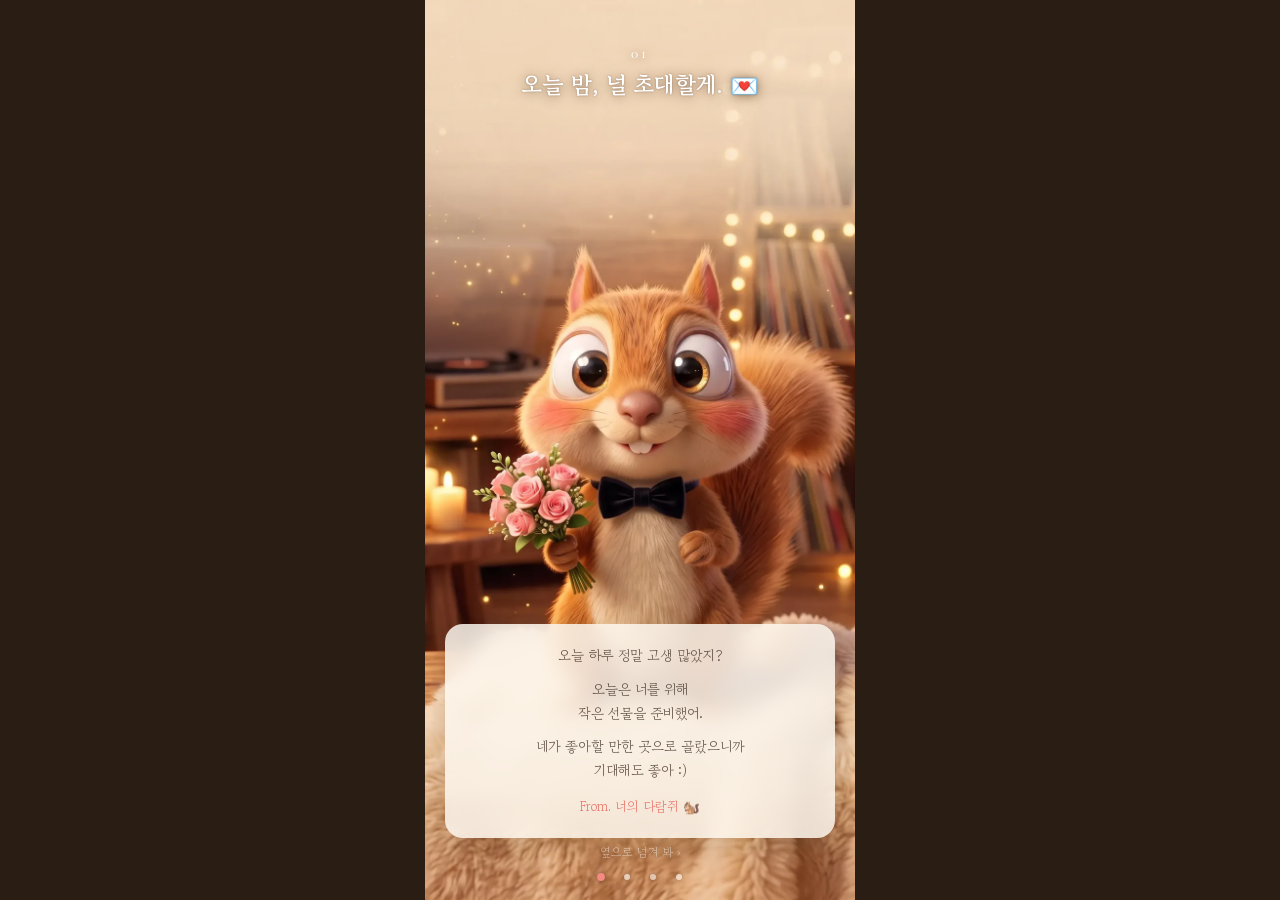
==== proposal/index.html @ ca8acdff "Add hidden proposal invitation behind password-gated footer heart Co-Authored-By: Claude Opus 5.5 (1" ====
<!DOCTYPE html>
<html lang="ko">
<head>
  <meta charset="utf-8">
  <meta name="viewport" content="width=device-width, initial-scale=1, viewport-fit=cover">
  <meta name="robots" content="noindex, nofollow">
  <meta name="format-detection" content="telephone=no">
  <title>오늘 밤, 널 초대할게</title>
  <link rel="preconnect" href="https://fonts.googleapis.com">
  <link rel="preconnect" href="https://fonts.gstatic.com" crossorigin>
  <link href="https://fonts.googleapis.com/css2?family=Cormorant+Garamond:wght@300;400&family=Gowun+Batang:wght@400;700&display=swap" rel="stylesheet">
  <link rel="preload" as="image" href="assets/card-01_welcome.webp">
  <link rel="stylesheet" href="style.css">
</head>
<body>
  <main class="deck" id="deck" aria-roledescription="carousel">

    <section class="card" style="--bg:url('assets/card-01_welcome.webp')" aria-label="1 / 4">
      <header class="card-head">
        <p class="eyebrow">01</p>
        <h1 class="title">오늘 밤, 널 초대할게. 💌</h1>
      </header>
      <div class="panel">
        <p>오늘 하루 정말 고생 많았지?</p>
        <p>오늘은 너를 위해<br>작은 선물을 준비했어.</p>
        <p>네가 좋아할 만한 곳으로 골랐으니까<br>기대해도 좋아 :)</p>
        <p class="from">From. 너의 다람쥐 🐿️</p>
      </div>
      <p class="swipe-hint" aria-hidden="true">옆으로 넘겨 봐 ›</p>
      <p class="open-pill" aria-hidden="true">편지 다시 보기 ✉️</p>
    </section>

    <section class="card" style="--bg:url('assets/card-02_listening_room.webp')" aria-label="2 / 4">
      <header class="card-head">
        <p class="eyebrow">02</p>
        <h2 class="title">우리, 여기 기억나? 🎵</h2>
      </header>
      <div class="panel">
        <p>우리 처음 만난 지 얼마 안 됐을 때<br>같이 갔었던 곳 기억나?</p>
        <p>음악도 좋고, 분위기도 참 좋았던 곳.</p>
        <p>오늘은 거기서 다시 만나자.</p>
        <p class="detail">10월 14일 수요일 · 오후 8시<br>서울 강동구 풍성로38길 13, B1층</p>
        <a class="map-link" href="https://map.kakao.com/link/search/서울 강동구 풍성로38길 13" target="_blank" rel="noopener">카카오맵으로 보기</a>
      </div>
      <p class="open-pill" aria-hidden="true">편지 다시 보기 ✉️</p>
    </section>

    <section class="card" style="--bg:url('assets/card-03_cozy_plan.webp')" aria-label="3 / 4">
      <header class="card-head">
        <p class="eyebrow">03</p>
        <h2 class="title">오늘의 작은 계획 🌰</h2>
      </header>
      <div class="panel">
        <p>좋아하는 음악도 듣고,<br>맛있는 것도 조금 먹고,<br>이런저런 이야기도 나누고.</p>
        <p>오늘은 우리 둘이서<br>즐거운 시간을 보내자.</p>
        <p>참, 내가 이것저것 준비해 놨어!</p>
      </div>
      <p class="open-pill" aria-hidden="true">편지 다시 보기 ✉️</p>
    </section>

    <section class="card" style="--bg:url('assets/card-04_waiting_love.webp')" aria-label="4 / 4">
      <header class="card-head">
        <p class="eyebrow">04</p>
        <h2 class="title">조금 있다 만나. ❤️</h2>
      </header>
      <div class="panel">
        <p>나는 먼저 가서 기다리고 있을게.</p>
        <p>오는 길은 걱정하지 마.<br>편하게 올 수 있게 준비해 뒀어.</p>
        <p>조심히 오고,<br>조금 있다 보자 :)</p>
        <p class="from">From. 먼저 가서 기다리는 다람쥐 🐿️</p>
      </div>
      <p class="open-pill" aria-hidden="true">편지 다시 보기 ✉️</p>
    </section>

  </main>

  <nav class="dots" id="dots" aria-label="카드 이동"></nav>

  <script src="script.js"></script>
</body>
</html>
---- proposal/style.css ----
* { margin: 0; padding: 0; box-sizing: border-box; }

:root {
  --bg-page: #2A1D14;
  --accent: #F58A82;
  --accent-strong: #E9776C;
  --ink: #3A2A1E;
  --ink-soft: rgba(58, 42, 30, .78);
}

html, body { height: 100%; background: var(--bg-page); }

body {
  font-family: 'Gowun Batang', serif;
  color: var(--ink);
  overflow: hidden;
  -webkit-font-smoothing: antialiased;
}

/* 가로 스와이프 카드 덱: 기기 스크롤 + scroll-snap 으로 넘긴다 */
.deck {
  display: flex;
  height: 100dvh;
  max-width: 430px;
  margin: 0 auto;
  overflow-x: auto;
  overflow-y: hidden;
  scroll-snap-type: x mandatory;
  scroll-behavior: smooth;
  overscroll-behavior-x: contain;
  scrollbar-width: none;
}
.deck::-webkit-scrollbar { display: none; }

.card {
  position: relative;
  flex: 0 0 100%;
  height: 100%;
  padding: calc(44px + env(safe-area-inset-top)) 20px calc(62px + env(safe-area-inset-bottom));
  scroll-snap-align: center;
  scroll-snap-stop: always;
  isolation: isolate;
  display: flex;
  flex-direction: column;
  justify-content: space-between;
  overflow: hidden;
  cursor: pointer;
  -webkit-tap-highlight-color: transparent;
}

/* 배경 이미지는 별도 레이어로 두고 활성 카드에서 살짝 줌아웃 */
.card::before {
  content: '';
  position: absolute;
  inset: 0;
  z-index: -1;
  background: var(--bg) center 30% / cover no-repeat;
  transform: scale(1.06);
  transition: transform 1.6s ease;
}
.card.is-active::before { transform: none; }

.card-head, .panel { position: relative; }

.card-head { text-align: center; }

.eyebrow {
  font-family: 'Cormorant Garamond', serif;
  font-size: 15px;
  letter-spacing: .2em;
  color: #fff;
  text-shadow: 0 1px 8px rgba(60, 30, 10, .5);
}

.title {
  margin-top: 6px;
  font-size: 23px;
  font-weight: 700;
  line-height: 1.45;
  color: #fff;
  text-shadow: 0 1px 12px rgba(60, 30, 10, .55), 0 0 2px rgba(60, 30, 10, .35);
}

.panel {
  display: flex;
  flex-direction: column;
  align-items: center;
  gap: 10px;
  padding: 20px 18px;
  border-radius: 18px;
  background: rgba(253, 248, 240, .84);
  -webkit-backdrop-filter: blur(10px);
  backdrop-filter: blur(10px);
  box-shadow: 0 8px 28px rgba(40, 20, 5, .18);
  text-align: center;
  font-size: 14px;
  line-height: 1.7;
  color: var(--ink-soft);
  word-break: keep-all;
}

.detail {
  margin-top: 2px;
  font-weight: 700;
  color: var(--ink);
}

.from {
  margin-top: 2px;
  font-size: 13.5px;
  color: var(--accent-strong);
}

.map-link {
  padding: 10px 24px;
  border: 1px solid rgba(233, 119, 108, .5);
  border-radius: 8px;
  color: var(--accent-strong);
  font-size: 13.5px;
  text-decoration: none;
}

/* 등장 전환: 활성 카드는 제목이 먼저 뜨고, 편지 패널은 is-open 일 때 아래에서 올라온다 */
.card-head { opacity: 0; transform: translateY(14px); transition: opacity .8s ease, transform .8s ease; }
.card.is-active .card-head { opacity: 1; transform: none; transition-delay: .15s; }
.panel { opacity: 0; transform: translateY(40px); pointer-events: none; transition: opacity .6s ease, transform .6s cubic-bezier(.2, .8, .2, 1); }
.card.is-open .panel { opacity: 1; transform: none; pointer-events: auto; }

/* 편지가 내려가 있을 때 보이는 안내 */
.open-pill {
  position: absolute;
  left: 50%;
  bottom: calc(52px + env(safe-area-inset-bottom));
  padding: 10px 20px;
  border-radius: 999px;
  background: rgba(253, 248, 240, .9);
  box-shadow: 0 4px 16px rgba(40, 20, 5, .25);
  font-size: 13.5px;
  color: var(--accent-strong);
  white-space: nowrap;
  opacity: 0;
  transform: translate(-50%, 10px);
  transition: opacity .4s ease, transform .4s ease;
  pointer-events: none;
}
.card.is-active.was-opened:not(.is-open) .open-pill { opacity: 1; transform: translate(-50%, 0); }

.swipe-hint {
  position: absolute;
  left: 0;
  right: 0;
  bottom: calc(40px + env(safe-area-inset-bottom));
  text-align: center;
  font-size: 12px;
  color: rgba(255, 255, 255, .9);
  text-shadow: 0 1px 6px rgba(40, 20, 5, .6);
  animation: hint-nudge 2.4s ease-in-out 1.6s infinite both;
  pointer-events: none;
}
@keyframes hint-nudge {
  0%, 100% { opacity: .5; transform: translateX(0); }
  50% { opacity: 1; transform: translateX(6px); }
}

.dots {
  position: fixed;
  left: 0;
  right: 0;
  bottom: calc(12px + env(safe-area-inset-bottom));
  display: flex;
  justify-content: center;
  gap: 4px;
}
.dots button {
  width: 22px;
  height: 22px;
  border: none;
  background: none;
  cursor: pointer;
  -webkit-tap-highlight-color: transparent;
}
.dots button::before {
  content: '';
  display: block;
  width: 6px;
  height: 6px;
  margin: auto;
  border-radius: 50%;
  background: rgba(255, 255, 255, .55);
  box-shadow: 0 0 4px rgba(40, 20, 5, .4);
  transition: background .3s ease, transform .3s ease;
}
.dots button[aria-current="true"]::before { background: var(--accent); transform: scale(1.3); }

@media (prefers-reduced-motion: reduce) {
  .deck { scroll-behavior: auto; }
  .card::before, .card-head, .panel, .open-pill { transition: none; }
  .swipe-hint { animation: none; }
}

/* 편지가 내려가 있으면 안내 pill 과 겹치므로 숨긴다 */
.card:not(.is-open) .swipe-hint { visibility: hidden; }
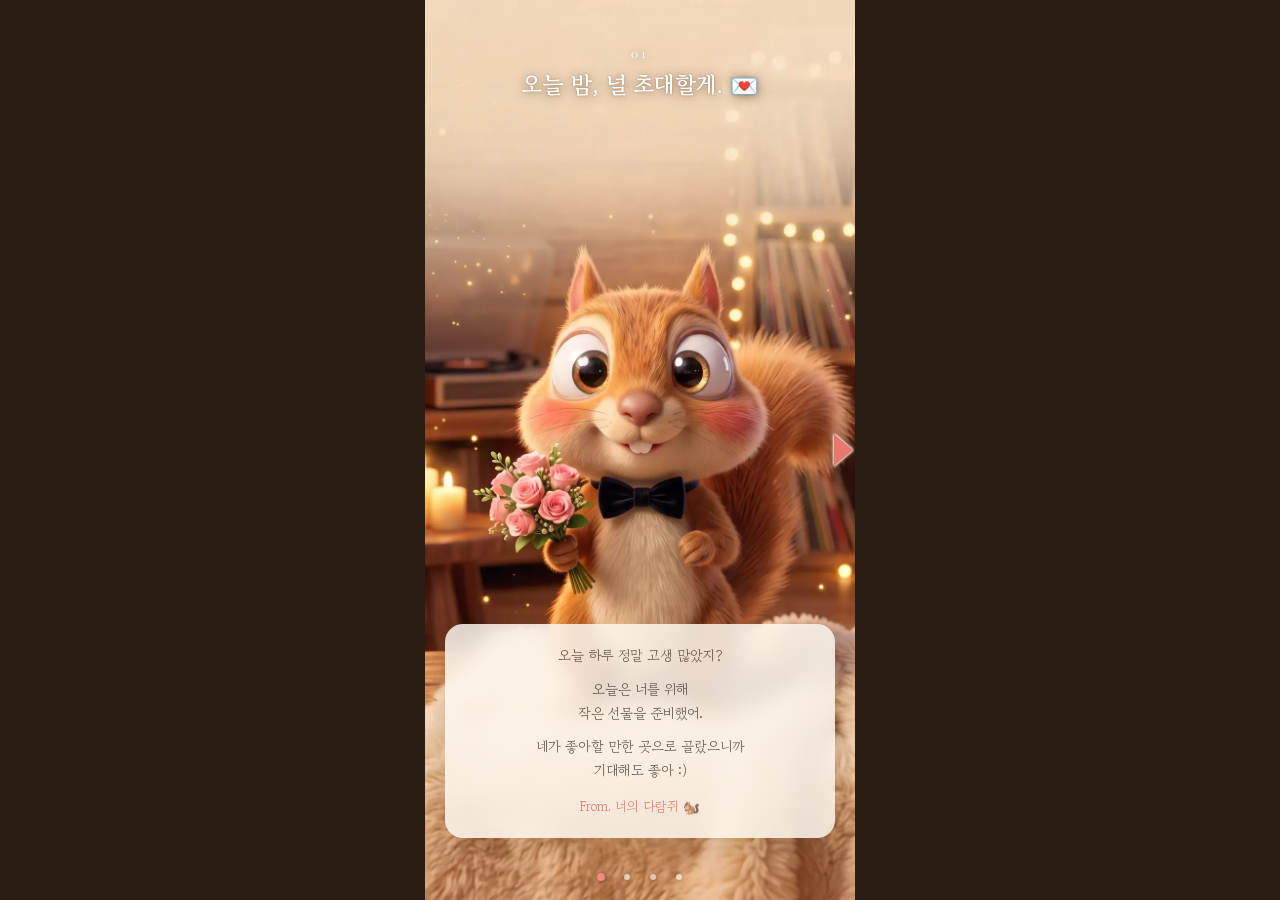
==== commit 021455c9: "Replace swipe hint with triangle prev/next arrows on proposal cards Co-Authored-By: Claude Opus 5.5 " ====
--- a/proposal/index.html
+++ b/proposal/index.html
@@ -26,8 +26,8 @@
         <p>네가 좋아할 만한 곳으로 골랐으니까<br>기대해도 좋아 :)</p>
         <p class="from">From. 너의 다람쥐 🐿️</p>
       </div>
-      <p class="swipe-hint" aria-hidden="true">옆으로 넘겨 봐 ›</p>
       <p class="open-pill" aria-hidden="true">편지 다시 보기 ✉️</p>
+      <button type="button" class="nav-arrow next" aria-label="다음 카드"></button>
     </section>
 
     <section class="card" style="--bg:url('assets/card-02_listening_room.webp')" aria-label="2 / 4">
@@ -39,10 +39,11 @@
         <p>우리 처음 만난 지 얼마 안 됐을 때<br>같이 갔었던 곳 기억나?</p>
         <p>음악도 좋고, 분위기도 참 좋았던 곳.</p>
         <p>오늘은 거기서 다시 만나자.</p>
-        <p class="detail">10월 14일 수요일 · 오후 8시<br>서울 강동구 풍성로38길 13, B1층</p>
-        <a class="map-link" href="https://map.kakao.com/link/search/서울 강동구 풍성로38길 13" target="_blank" rel="noopener">카카오맵으로 보기</a>
+        <p class="detail">10월 14일 수요일 · 오후 8시<br>서울 강동구 풍성로38길 13 B1층</p>
       </div>
       <p class="open-pill" aria-hidden="true">편지 다시 보기 ✉️</p>
+      <button type="button" class="nav-arrow prev" aria-label="이전 카드"></button>
+      <button type="button" class="nav-arrow next" aria-label="다음 카드"></button>
     </section>
 
     <section class="card" style="--bg:url('assets/card-03_cozy_plan.webp')" aria-label="3 / 4">
@@ -56,6 +57,8 @@
         <p>참, 내가 이것저것 준비해 놨어!</p>
       </div>
       <p class="open-pill" aria-hidden="true">편지 다시 보기 ✉️</p>
+      <button type="button" class="nav-arrow prev" aria-label="이전 카드"></button>
+      <button type="button" class="nav-arrow next" aria-label="다음 카드"></button>
     </section>
 
     <section class="card" style="--bg:url('assets/card-04_waiting_love.webp')" aria-label="4 / 4">
@@ -70,6 +73,7 @@
         <p class="from">From. 먼저 가서 기다리는 다람쥐 🐿️</p>
       </div>
       <p class="open-pill" aria-hidden="true">편지 다시 보기 ✉️</p>
+      <button type="button" class="nav-arrow prev" aria-label="이전 카드"></button>
     </section>
 
   </main>
--- a/proposal/style.css
+++ b/proposal/style.css
@@ -109,15 +109,6 @@
   margin-top: 2px;
   font-size: 13.5px;
   color: var(--accent-strong);
-}
-
-.map-link {
-  padding: 10px 24px;
-  border: 1px solid rgba(233, 119, 108, .5);
-  border-radius: 8px;
-  color: var(--accent-strong);
-  font-size: 13.5px;
-  text-decoration: none;
 }
 
 /* 등장 전환: 활성 카드는 제목이 먼저 뜨고, 편지 패널은 is-open 일 때 아래에서 올라온다 */
@@ -145,21 +136,39 @@
 }
 .card.is-active.was-opened:not(.is-open) .open-pill { opacity: 1; transform: translate(-50%, 0); }
 
-.swipe-hint {
+/* 이전/다음 카드로 넘기는 삼각형 화살표: 편지 패널 옆 여백(20px) 안에 들어가게 둔다 */
+.nav-arrow {
   position: absolute;
-  left: 0;
-  right: 0;
-  bottom: calc(40px + env(safe-area-inset-bottom));
-  text-align: center;
-  font-size: 12px;
-  color: rgba(255, 255, 255, .9);
-  text-shadow: 0 1px 6px rgba(40, 20, 5, .6);
-  animation: hint-nudge 2.4s ease-in-out 1.6s infinite both;
-  pointer-events: none;
-}
-@keyframes hint-nudge {
-  0%, 100% { opacity: .5; transform: translateX(0); }
-  50% { opacity: 1; transform: translateX(6px); }
+  top: 50%;
+  width: 34px;
+  height: 64px;
+  margin-top: -32px;
+  padding: 0 2px;
+  border: none;
+  background: none;
+  display: flex;
+  align-items: center;
+  cursor: pointer;
+  filter: drop-shadow(0 0 1px #fff) drop-shadow(0 0 1.5px #fff) drop-shadow(0 2px 6px rgba(40, 20, 5, .6));
+  -webkit-tap-highlight-color: transparent;
+}
+.nav-arrow::before {
+  content: '';
+  width: 19px;
+  height: 32px;
+  background: var(--accent-strong);
+}
+.nav-arrow.next { right: 0; justify-content: flex-end; animation: arrow-nudge-next 1.8s ease-in-out infinite; }
+.nav-arrow.next::before { clip-path: polygon(0 0, 100% 50%, 0 100%); }
+.nav-arrow.prev { left: 0; justify-content: flex-start; animation: arrow-nudge-prev 1.8s ease-in-out infinite; }
+.nav-arrow.prev::before { clip-path: polygon(100% 0, 0 50%, 100% 100%); }
+@keyframes arrow-nudge-next {
+  0%, 100% { transform: translateX(-4px); }
+  50% { transform: translateX(0); }
+}
+@keyframes arrow-nudge-prev {
+  0%, 100% { transform: translateX(4px); }
+  50% { transform: translateX(0); }
 }
 
 .dots {
@@ -195,8 +204,5 @@
 @media (prefers-reduced-motion: reduce) {
   .deck { scroll-behavior: auto; }
   .card::before, .card-head, .panel, .open-pill { transition: none; }
-  .swipe-hint { animation: none; }
-}
-
-/* 편지가 내려가 있으면 안내 pill 과 겹치므로 숨긴다 */
-.card:not(.is-open) .swipe-hint { visibility: hidden; }
+  .nav-arrow { animation: none; }
+}
